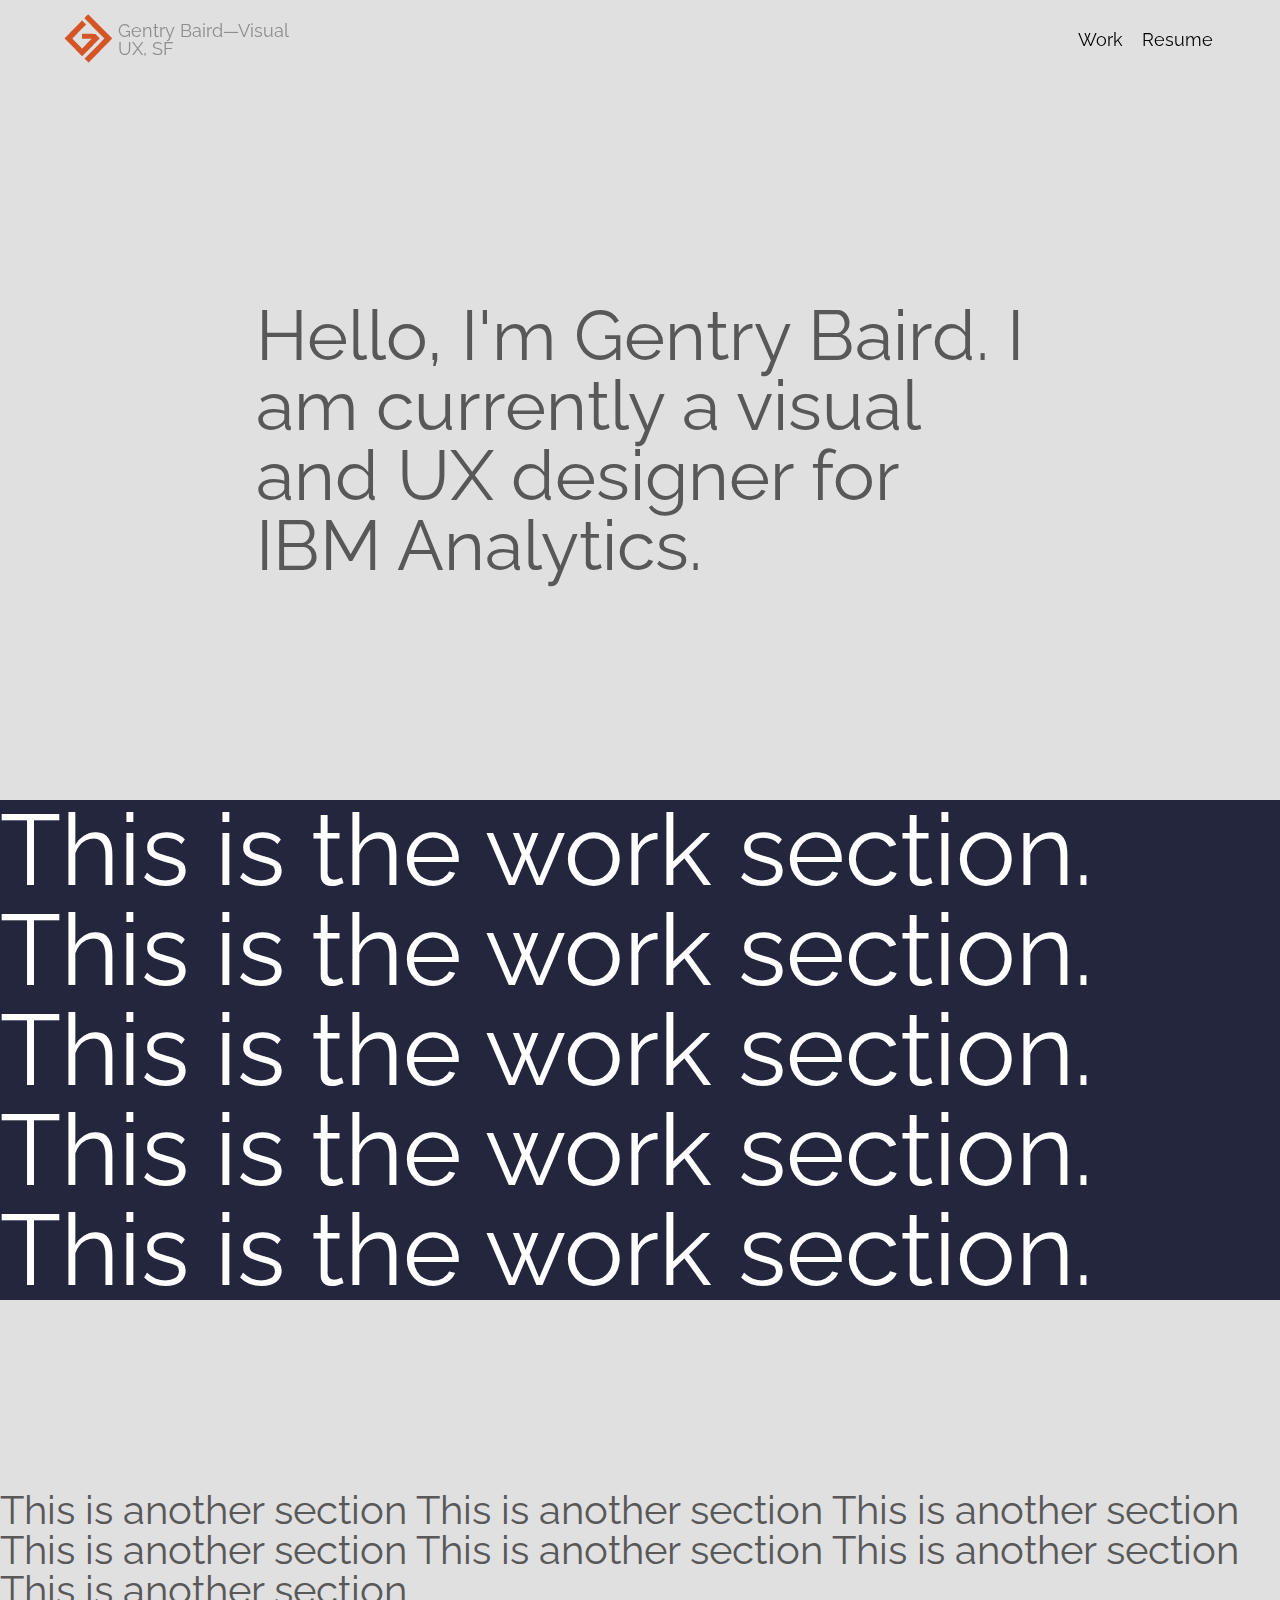
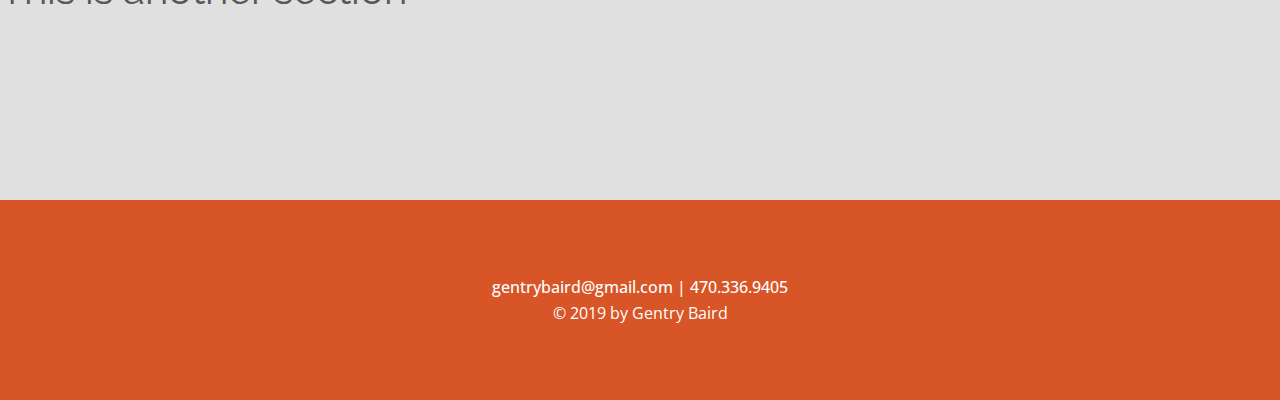
==== index.html @ 047c08d8 "initial commit" ====
<!DOCTYPE html>
<html>
<head>
    <meta charset="utf-8">
    <meta http-equiv="X-UA-Compatible" content="IE=edge">
    <title>Gentry Baird Portfolio</title>
    <meta name="viewport" content="width=device-width, initial-scale=1">
    <link rel="stylesheet" type="text/css" media="screen" href="styles/index.css">
    <link href="https://fonts.googleapis.com/css?family=Raleway" rel="stylesheet">
    <link href="https://fonts.googleapis.com/css?family=Open+Sans" rel="stylesheet">
    <script src="main.js"></script>
</head>
<body>
    <nav class="top-nav">
        <ul class="left-nav">
            <img src="images/k.png" alt="Gentry Baird Logo">
            <h2>Gentry Baird&mdash;Visual UX, SF</h2>
        </ul>

        <ul class="right-nav">
            <li><a>Work</a></li>
            <li><a>Resume</a></li>
        </ul>
    </nav>

    <section class="about">
        <p class="about-text">
            Hello, I'm Gentry Baird. I am currently a visual and UX designer for IBM Analytics.
        </p>
    </section>

    <section class="work">
        <p class="work-text">
            This is the work section.
            This is the work section.
            This is the work section.
            This is the work section.
            This is the work section.
        </p>
    </section>

    <section class="bottom">
        <p class="bottom-text">
            This is another section
            This is another section
            This is another section
            This is another section
            This is another section
            This is another section
            This is another section
        </p>
    </section>

    <footer>
        <p class="footer-top"><a>gentrybaird@gmail.com</a> | <a>470.336.9405</a></a></p>
        <p class="footer-bottom">&copy; 2019 by Gentry Baird</p>
    </footer>
</body>
</html>
---- styles/index.css ----
/* CSS RESET */
html, body, div, span, applet, object, iframe,
h1, h2, h3, h4, h5, h6, p, blockquote, pre,
a, abbr, acronym, address, big, cite, code,
del, dfn, em, img, ins, kbd, q, s, samp,
small, strike, strong, sub, sup, tt, var,
b, u, i, center,
dl, dt, dd, ol, ul, li,
fieldset, form, label, legend,
table, caption, tbody, tfoot, thead, tr, th, td,
article, aside, canvas, details, embed, 
figure, figcaption, footer, header, hgroup, 
menu, nav, output, ruby, section, summary,
time, mark, audio, video {
	margin: 0;
	padding: 0;
	border: 0;
	font-size: 100%;
	font: inherit;
	vertical-align: baseline;
}
/* HTML5 display-role reset for older browsers */
article, aside, details, figcaption, figure, 
footer, header, hgroup, menu, nav, section {
	display: block;
}
body {
	line-height: 1;
}
ol, ul {
	list-style: none;
}
blockquote, q {
	quotes: none;
}
blockquote:before, blockquote:after,
q:before, q:after {
	content: '';
	content: none;
}
table {
	border-collapse: collapse;
	border-spacing: 0;
}

/* END RESET */

::-webkit-scrollbar { 
    display: none; 
}

body {
    font-family: 'Raleway', sans-serif;
    background-color: #e0e0e0;
    box-sizing: border-box;
}

.top-nav {
    display: flex;
    flex-direction: row;
    justify-content: space-around;
    position: fixed;
    top: 0;
    left: 0;
    width: 100%;
    height: 80px;
    background-color: transparent;
    font-size: 18px;
}

.left-nav {
    display: flex;
    flex-direction: row;
    justify-content: space-between;
    height: 100%;
    width: 20%;
    align-items: center;
    color: #8d8d8d;
}

.right-nav {
    display: flex;
    flex-direction: row;
    justify-content: space-around;
    list-style-type: none;
    width: 12%;
    margin-left: 50%;
    align-items: center;
}

.right-nav a:hover {
    color: #D75527;
}

.about {
    width: 100%;
    text-align: left;
    font-size: 70px;
    margin-top: 300px;
    height: 500px;
}

.about-text {
    width: 60%;
    margin-left: 20%;
    color: #585858;
    margin-bottom: 20%;
}

.work {
    background-color: #23263D;
    height: 500px;
}

.work-text {
    font-size: 100px;
    color: white;
}

.bottom {
    display: flex;
    flex-direction: column;
    justify-content: center;
    color: #585858;
    font-size: 40px;
    height: 500px;
}

footer {
    display: flex;
    flex-direction: column;
    justify-content: center;
    width: 100%;
    color: white;
    height: 200px;
    background-color: #D75527;
    text-align: center;
    bottom: 0;
    left: 0;
    font-family: 'Open Sans', sans-serif;
}

footer p {
    margin-bottom: 5px;
    margin-top: 5px;
}

.footer-top {
    font-weight: 500;
}
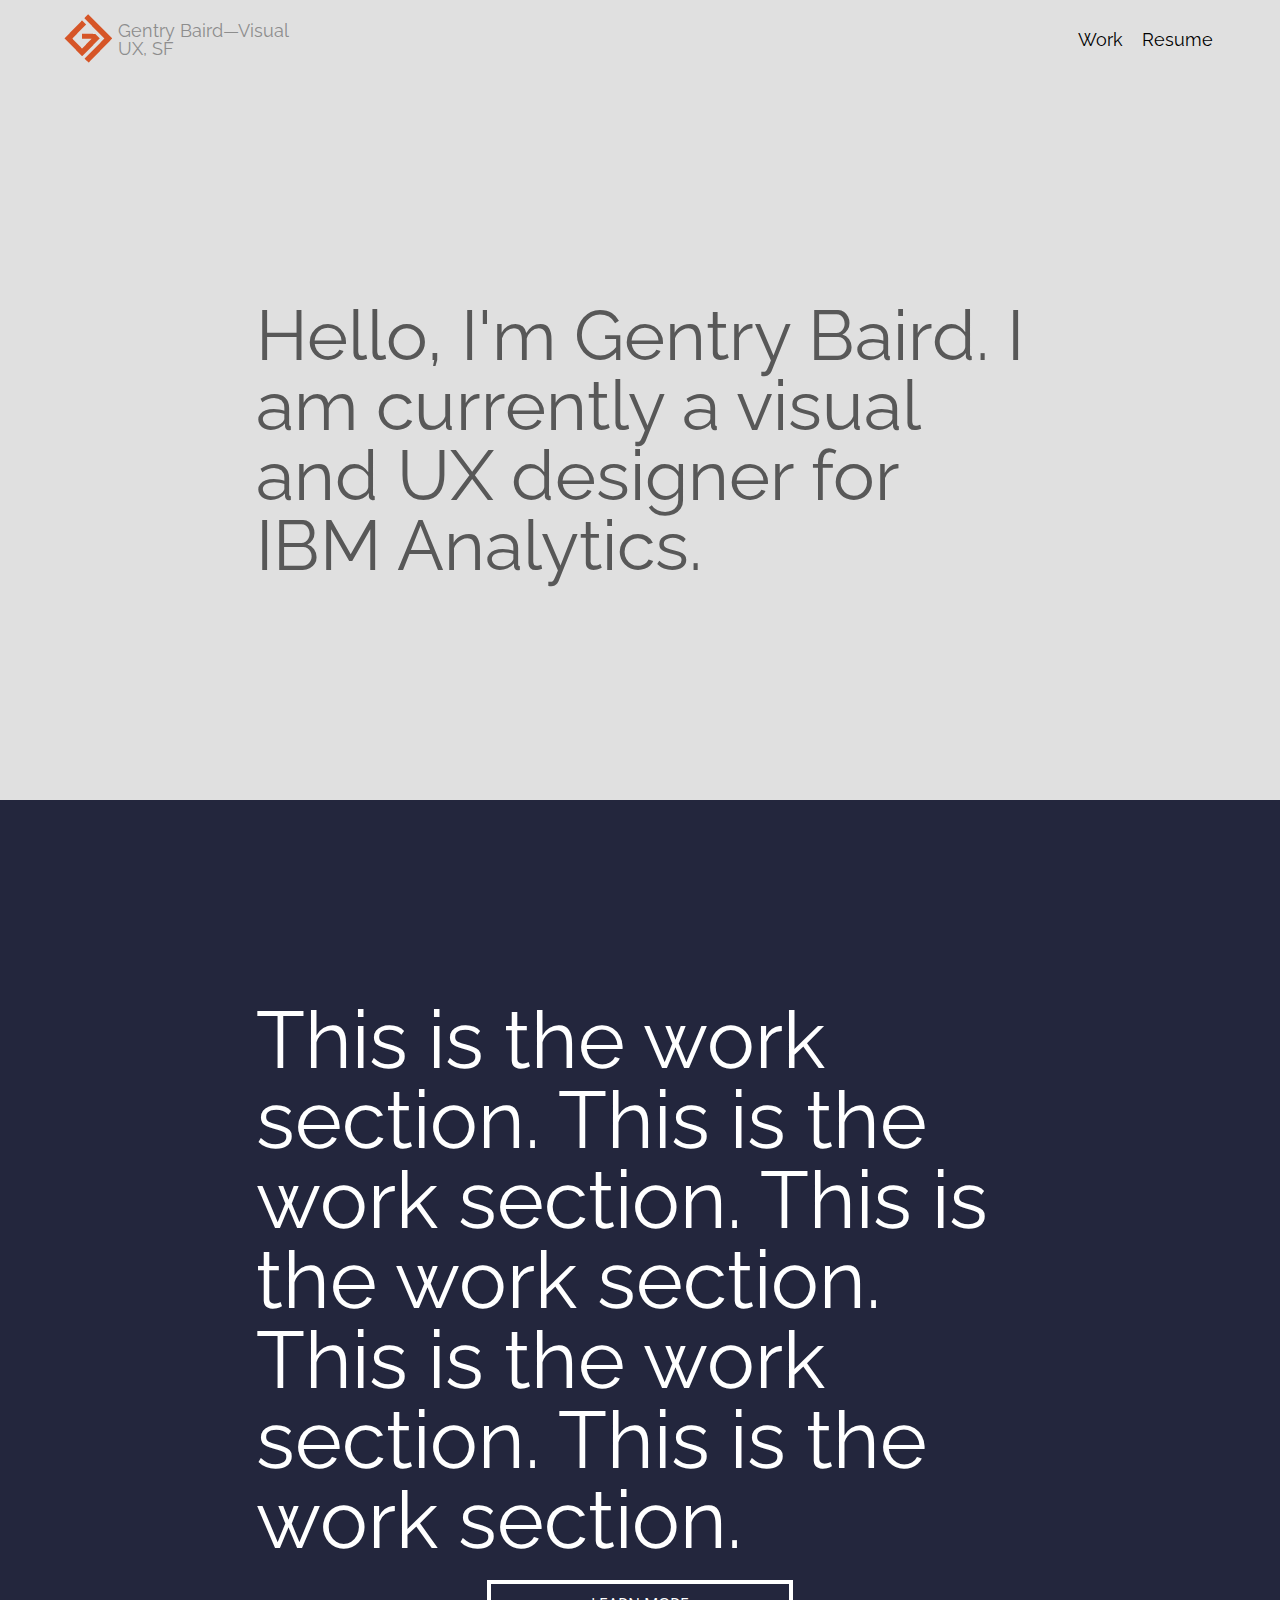
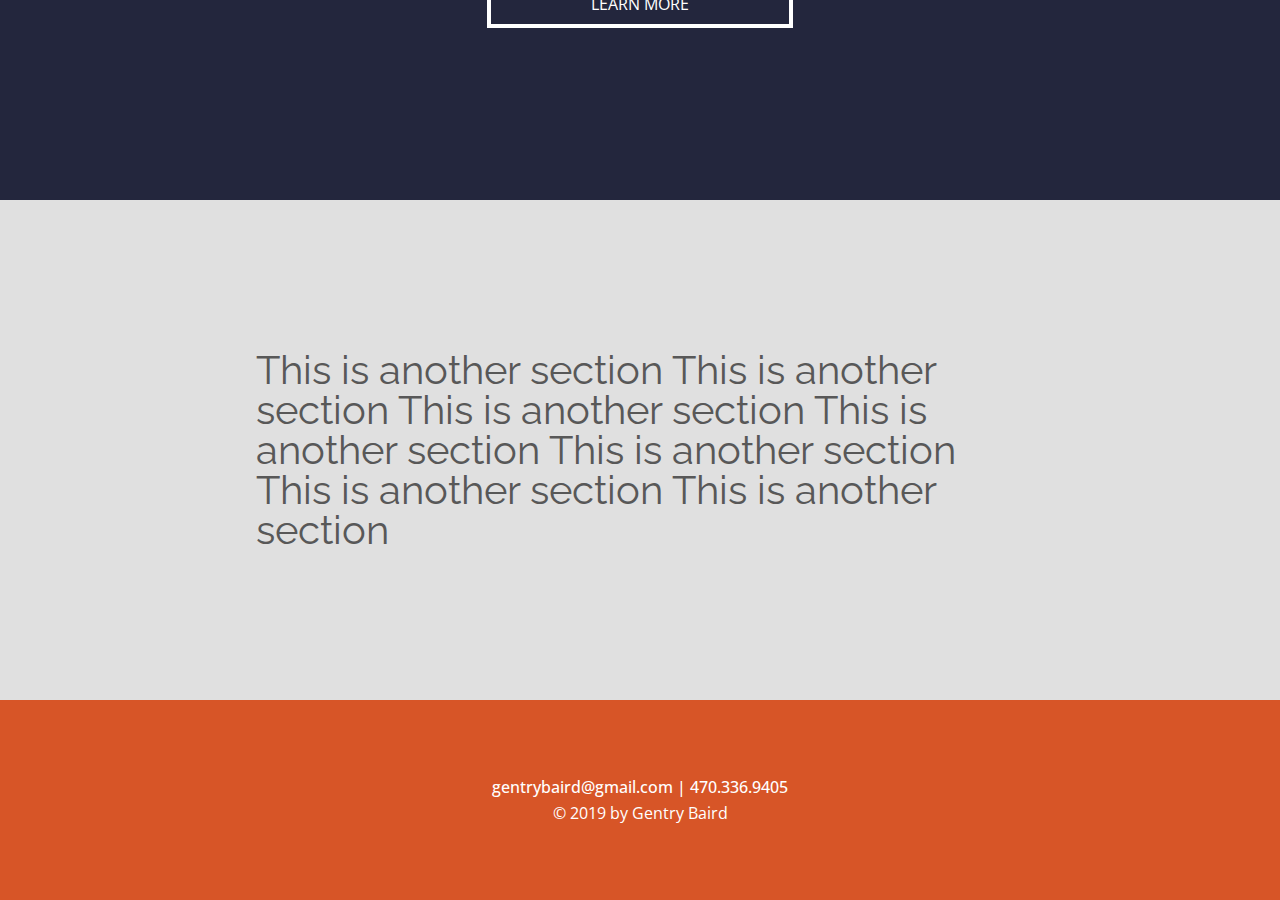
==== commit 59137c3e: "updating work section" ====
--- a/index.html
+++ b/index.html
@@ -37,6 +37,10 @@
             This is the work section.
             This is the work section.
         </p>
+        <p></p>
+        <div class="button-container">
+            <a class="learn-more-button">LEARN MORE</a>
+        </div>
     </section>
 
     <section class="bottom">
--- a/styles/index.css
+++ b/styles/index.css
@@ -64,7 +64,7 @@
     left: 0;
     width: 100%;
     height: 80px;
-    background-color: transparent;
+    background-color: #e0e0e0;
     font-size: 18px;
 }
 
@@ -90,6 +90,7 @@
 
 .right-nav a:hover {
     color: #D75527;
+    cursor: pointer;
 }
 
 .about {
@@ -109,18 +110,47 @@
 
 .work {
     background-color: #23263D;
-    height: 500px;
+    height: 800px;
+    padding-top: 200px;
 }
 
 .work-text {
-    font-size: 100px;
+    width: 60%;
+    margin-left: 20%;
+    font-size: 80px;
     color: white;
+}
+
+.button-container {
+    display: flex;
+    flex-direction: row;
+    width: 100%;
+    justify-content: center;
+}
+
+.learn-more-button {
+    box-sizing: border-box;
+    color: white;
+    border: 4px solid white;
+    padding-top: 12px;
+    padding-bottom: 12px;
+    padding-left: 100px;
+    padding-right: 100px;
+    margin-top: 20px;
+    font-family: 'Open Sans', sans-serif;
+}
+
+.learn-more-button:hover {
+    border: 4px solid transparent;
+    background-color: #000;
 }
 
 .bottom {
     display: flex;
     flex-direction: column;
     justify-content: center;
+    width: 60%;
+    margin-left: 20%;
     color: #585858;
     font-size: 40px;
     height: 500px;
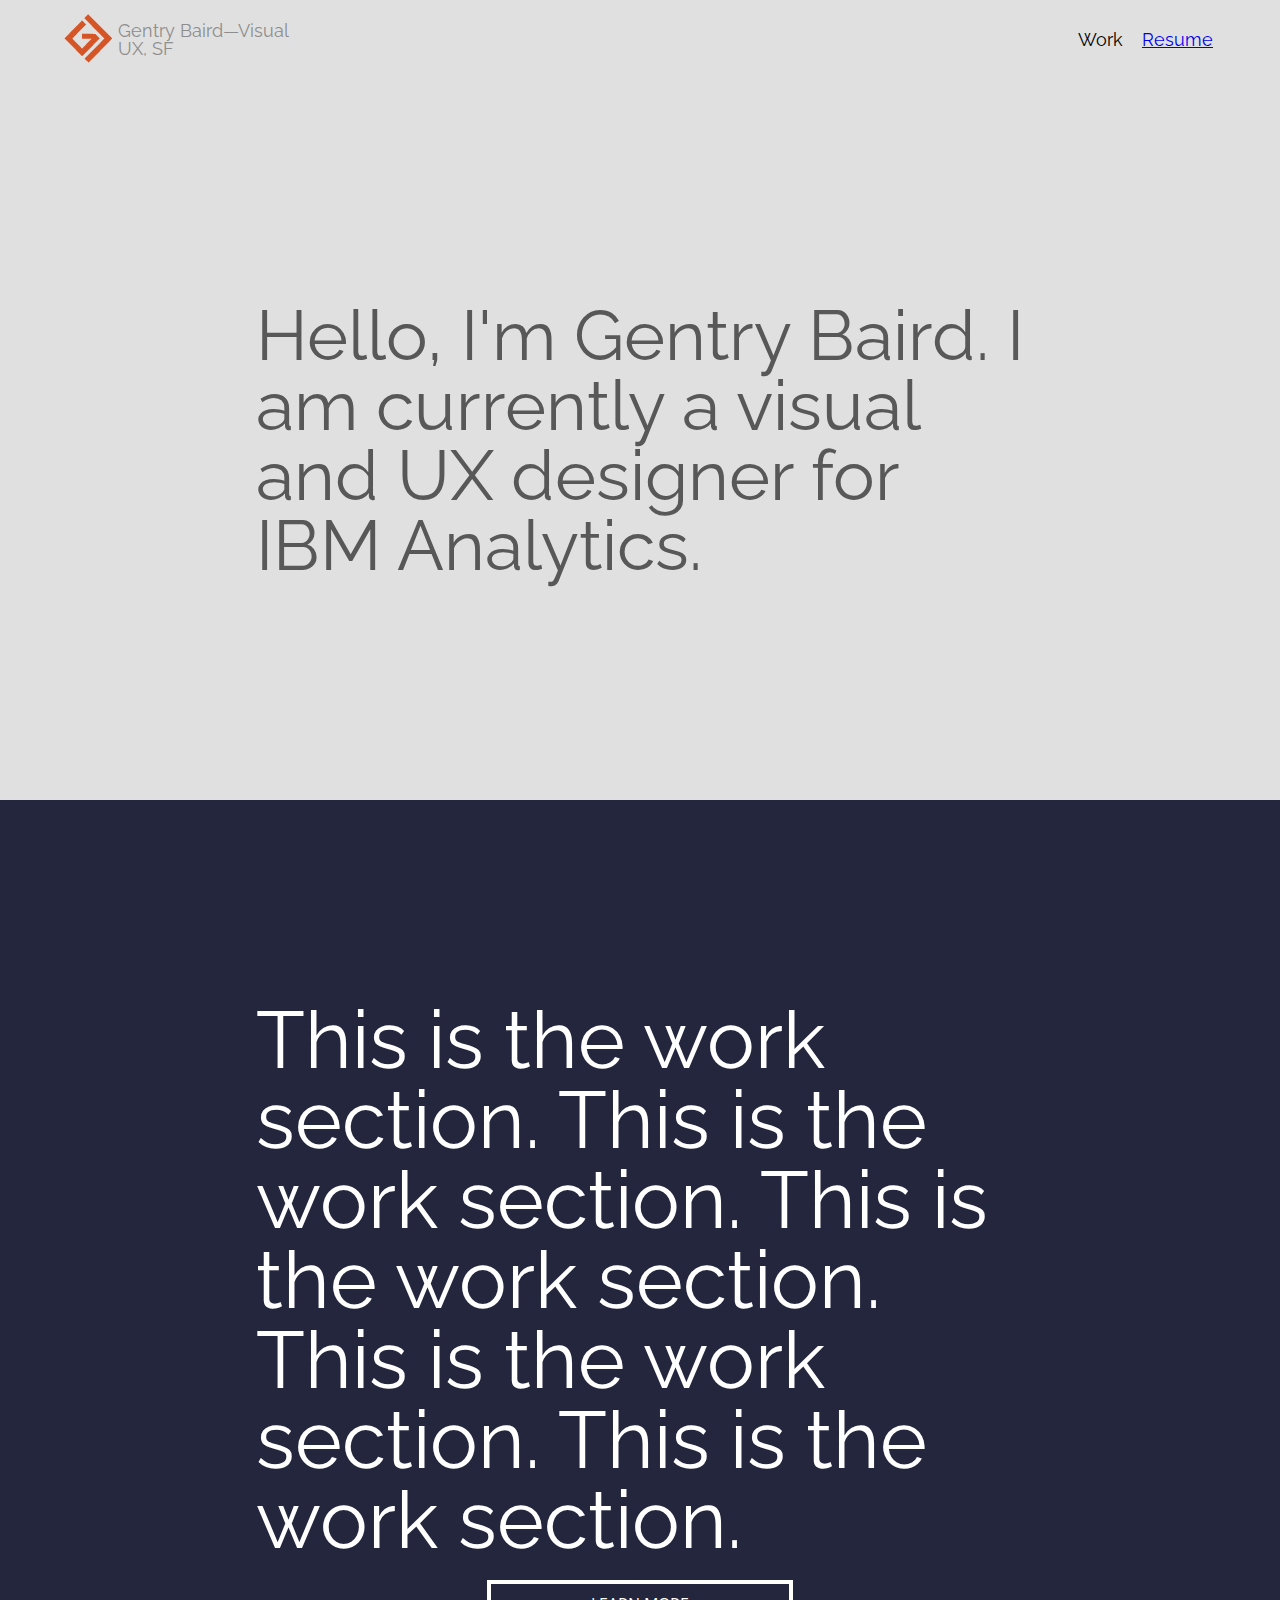
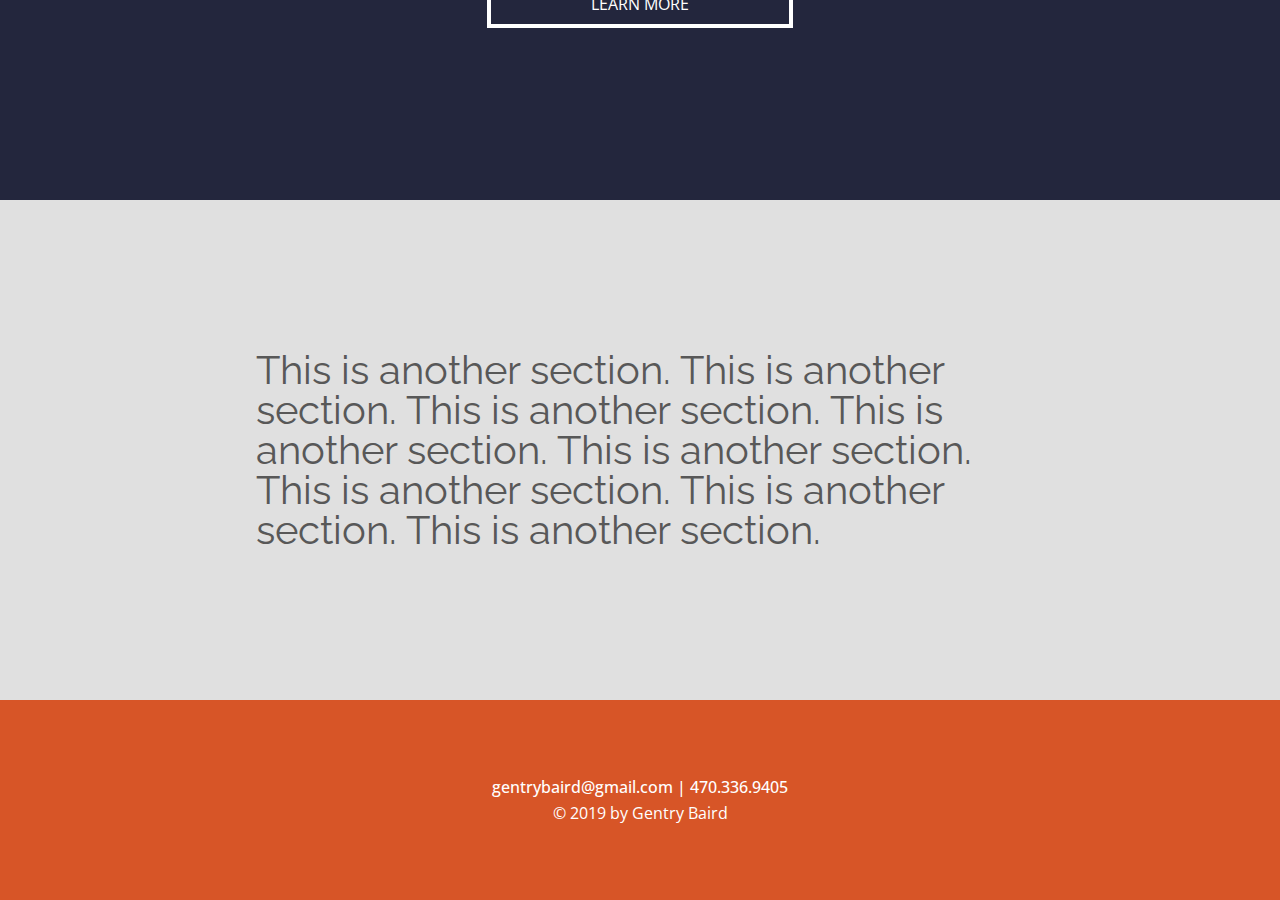
==== commit 4249e3a9: "updating resume page without contact section" ====
--- a/index.html
+++ b/index.html
@@ -19,7 +19,7 @@
 
         <ul class="right-nav">
             <li><a>Work</a></li>
-            <li><a>Resume</a></li>
+            <li><a href="resume.html">Resume</a></li>
         </ul>
     </nav>
 
@@ -45,13 +45,14 @@
 
     <section class="bottom">
         <p class="bottom-text">
-            This is another section
-            This is another section
-            This is another section
-            This is another section
-            This is another section
-            This is another section
-            This is another section
+            This is another section.
+            This is another section.
+            This is another section.
+            This is another section.
+            This is another section.
+            This is another section.
+            This is another section.
+            This is another section.
         </p>
     </section>
 
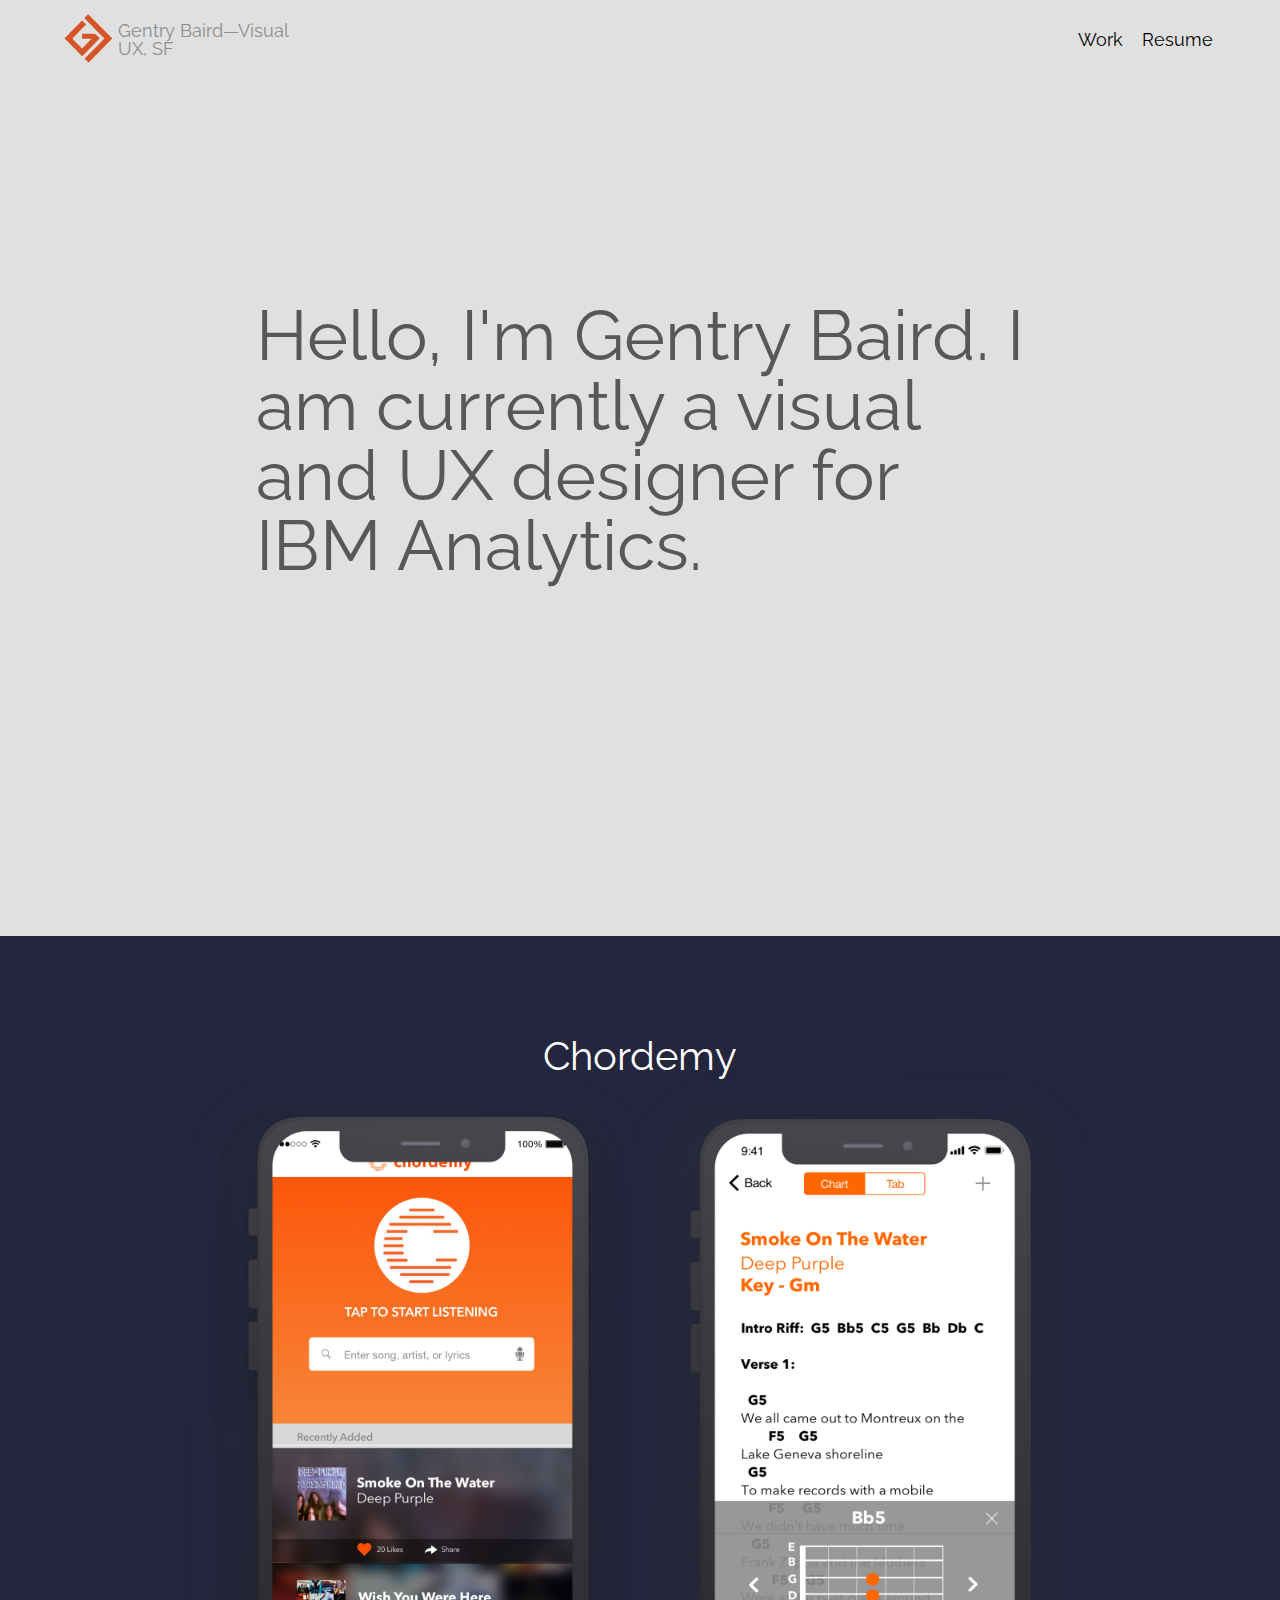
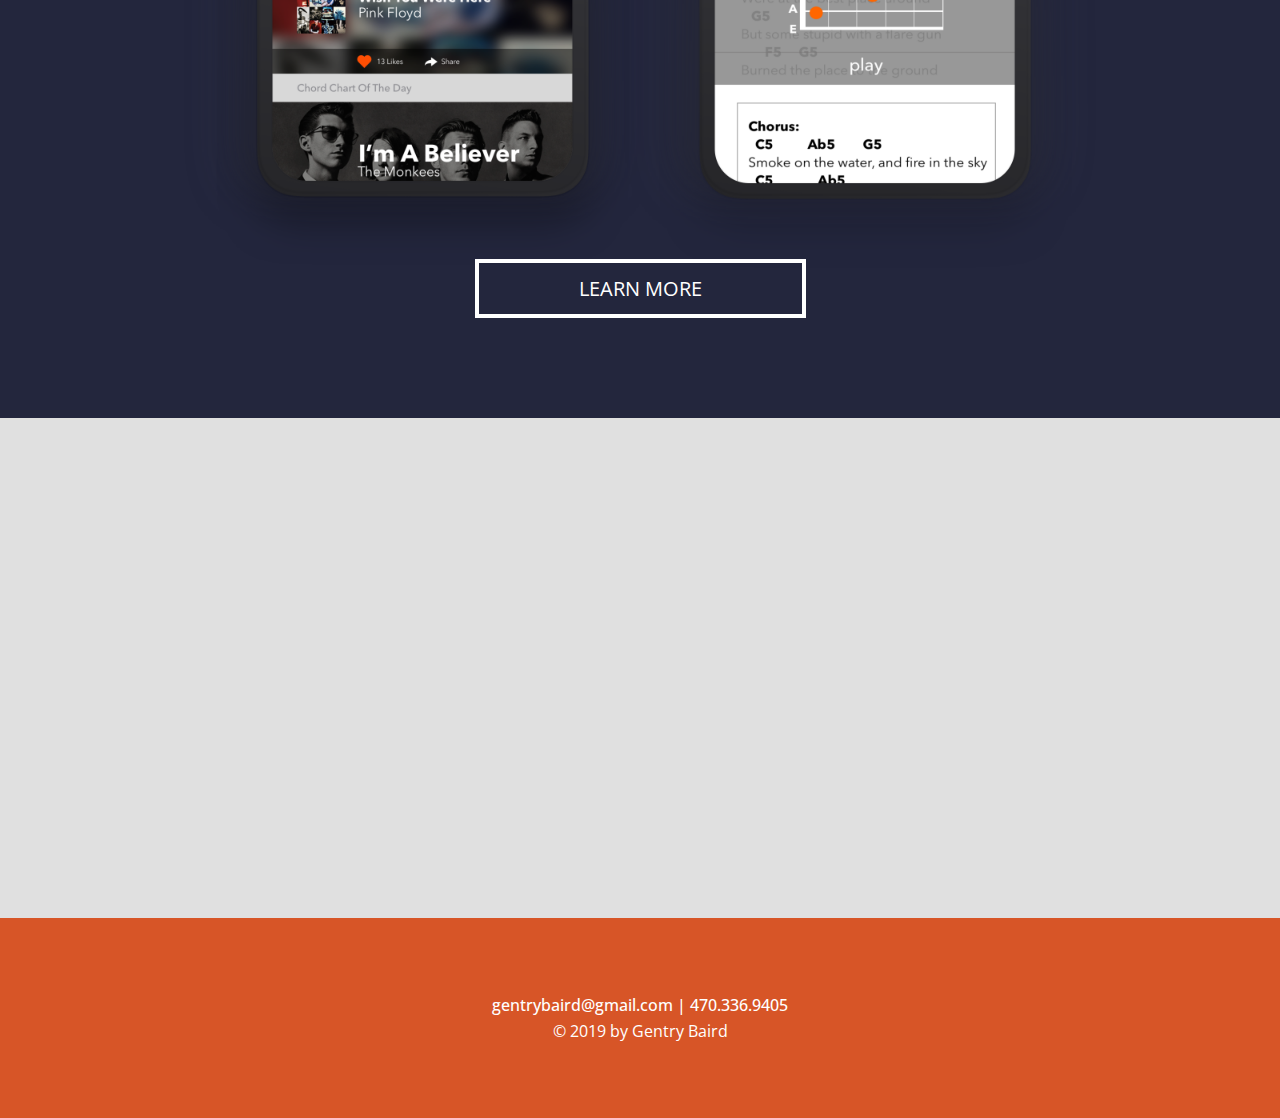
==== commit dde00471: "updated resume and added chordemy to works" ====
--- a/index.html
+++ b/index.html
@@ -8,7 +8,7 @@
     <link rel="stylesheet" type="text/css" media="screen" href="styles/index.css">
     <link href="https://fonts.googleapis.com/css?family=Raleway" rel="stylesheet">
     <link href="https://fonts.googleapis.com/css?family=Open+Sans" rel="stylesheet">
-    <script src="main.js"></script>
+    <script src="scripts/index.js"></script>
 </head>
 <body>
     <nav class="top-nav">
@@ -31,28 +31,27 @@
 
     <section class="work">
         <p class="work-text">
-            This is the work section.
-            This is the work section.
-            This is the work section.
-            This is the work section.
-            This is the work section.
+            <h1>Chordemy</h1>
+            <img src="images/cordemy.png">
         </p>
-        <p></p>
         <div class="button-container">
-            <a class="learn-more-button">LEARN MORE</a>
+            <button id="chordemy-modal-button">
+                <a class="learn-more-button">LEARN MORE</a>
+            </button>
         </div>
     </section>
+    <div id="chordemy-modal" class="modal">
+    <div class="modal-content">
+        <span class="close">&times;</span>
+            <h1>Chordemy</h1>
+            <p>
+                Chordemy is a musician companion app which allows a user to find guitar tabs and chords, play along with the song. It also analyzes the musician's accuracy, giving them instructional feedback on how to improve their playing.
+            </p>
+        </div>
+    </div>
 
     <section class="bottom">
         <p class="bottom-text">
-            This is another section.
-            This is another section.
-            This is another section.
-            This is another section.
-            This is another section.
-            This is another section.
-            This is another section.
-            This is another section.
         </p>
     </section>
 
--- a/styles/index.css
+++ b/styles/index.css
@@ -88,6 +88,11 @@
     align-items: center;
 }
 
+.right-nav a {
+    text-decoration: none;
+    color: inherit;
+}
+
 .right-nav a:hover {
     color: #D75527;
     cursor: pointer;
@@ -97,8 +102,11 @@
     width: 100%;
     text-align: left;
     font-size: 70px;
-    margin-top: 300px;
-    height: 500px;
+    padding-top: 300px;
+    padding-bottom: 100px;
+    min-height: 500px;
+    height: auto;
+    background-size: contain;
 }
 
 .about-text {
@@ -110,8 +118,11 @@
 
 .work {
     background-color: #23263D;
-    height: 800px;
-    padding-top: 200px;
+    height: auto;
+    padding-top: 100px;
+    padding-bottom: 100px;
+    background-size: contain; 
+    min-height: 500px;  
 }
 
 .work-text {
@@ -121,6 +132,19 @@
     color: white;
 }
 
+.work h1 {
+    color: white;
+    width: 100%;
+    text-align: center;
+    font-size: 40px;
+    margin-bottom: -100px;
+}
+
+.work img {
+    width: 100%;
+    margin-bottom: -100px;
+}
+
 .button-container {
     display: flex;
     flex-direction: row;
@@ -128,9 +152,10 @@
     justify-content: center;
 }
 
-.learn-more-button {
+button {
     box-sizing: border-box;
     color: white;
+    background-color: transparent;
     border: 4px solid white;
     padding-top: 12px;
     padding-bottom: 12px;
@@ -138,12 +163,70 @@
     padding-right: 100px;
     margin-top: 20px;
     font-family: 'Open Sans', sans-serif;
-}
-
-.learn-more-button:hover {
-    border: 4px solid transparent;
-    background-color: #000;
-}
+    font-size: 20px;
+}
+
+button:hover {
+    border: 4px solid #45485F;
+    background-color: #45485F;
+    cursor: pointer;
+}
+
+/* The Modal (background) */
+.modal {
+    display: none; /* Hidden by default */
+    position: fixed; /* Stay in place */
+    z-index: 1; /* Sit on top */
+    left: 0;
+    top: 0;
+    width: 100%; /* Full width */
+    height: 100%; /* Full height */
+    overflow: auto; /* Enable scroll if needed */
+    background-color: rgb(0,0,0); /* Fallback color */
+    background-color: rgba(0,0,0,0.4); /* Black w/ opacity */
+  }
+  
+  /* Modal Content/Box */
+  .modal-content {
+    display: flex;
+    flex-direction: column;
+    justify-content: center;
+    background-color: #23263D;
+    margin: 15% auto; /* 15% from the top and centered */
+    padding: 20px;
+    border: 1px solid transparent;
+    color: white;
+    height: 200px;
+    width: 30%; /* Could be more or less, depending on screen size */
+  }
+
+  .modal-content h1 {
+      font-size: 20px;
+      text-align: center;
+      margin-bottom: 10px;
+  }
+
+  .modal-content p {
+      line-height: 1.4em;
+  }
+  
+  /* The Close Button */
+  .close {
+    color: #aaa;
+    width: 100%;
+    text-align: right;
+    font-size: 28px;
+    font-weight: bold;
+    margin-top: -50px;
+    margin-bottom: 20px;
+  }
+  
+  .close:hover,
+  .close:focus {
+    color: black;
+    text-decoration: none;
+    cursor: pointer;
+  }
 
 .bottom {
     display: flex;
@@ -153,7 +236,9 @@
     margin-left: 20%;
     color: #585858;
     font-size: 40px;
-    height: 500px;
+    height: auto;
+    min-height: 500px;  
+
 }
 
 footer {
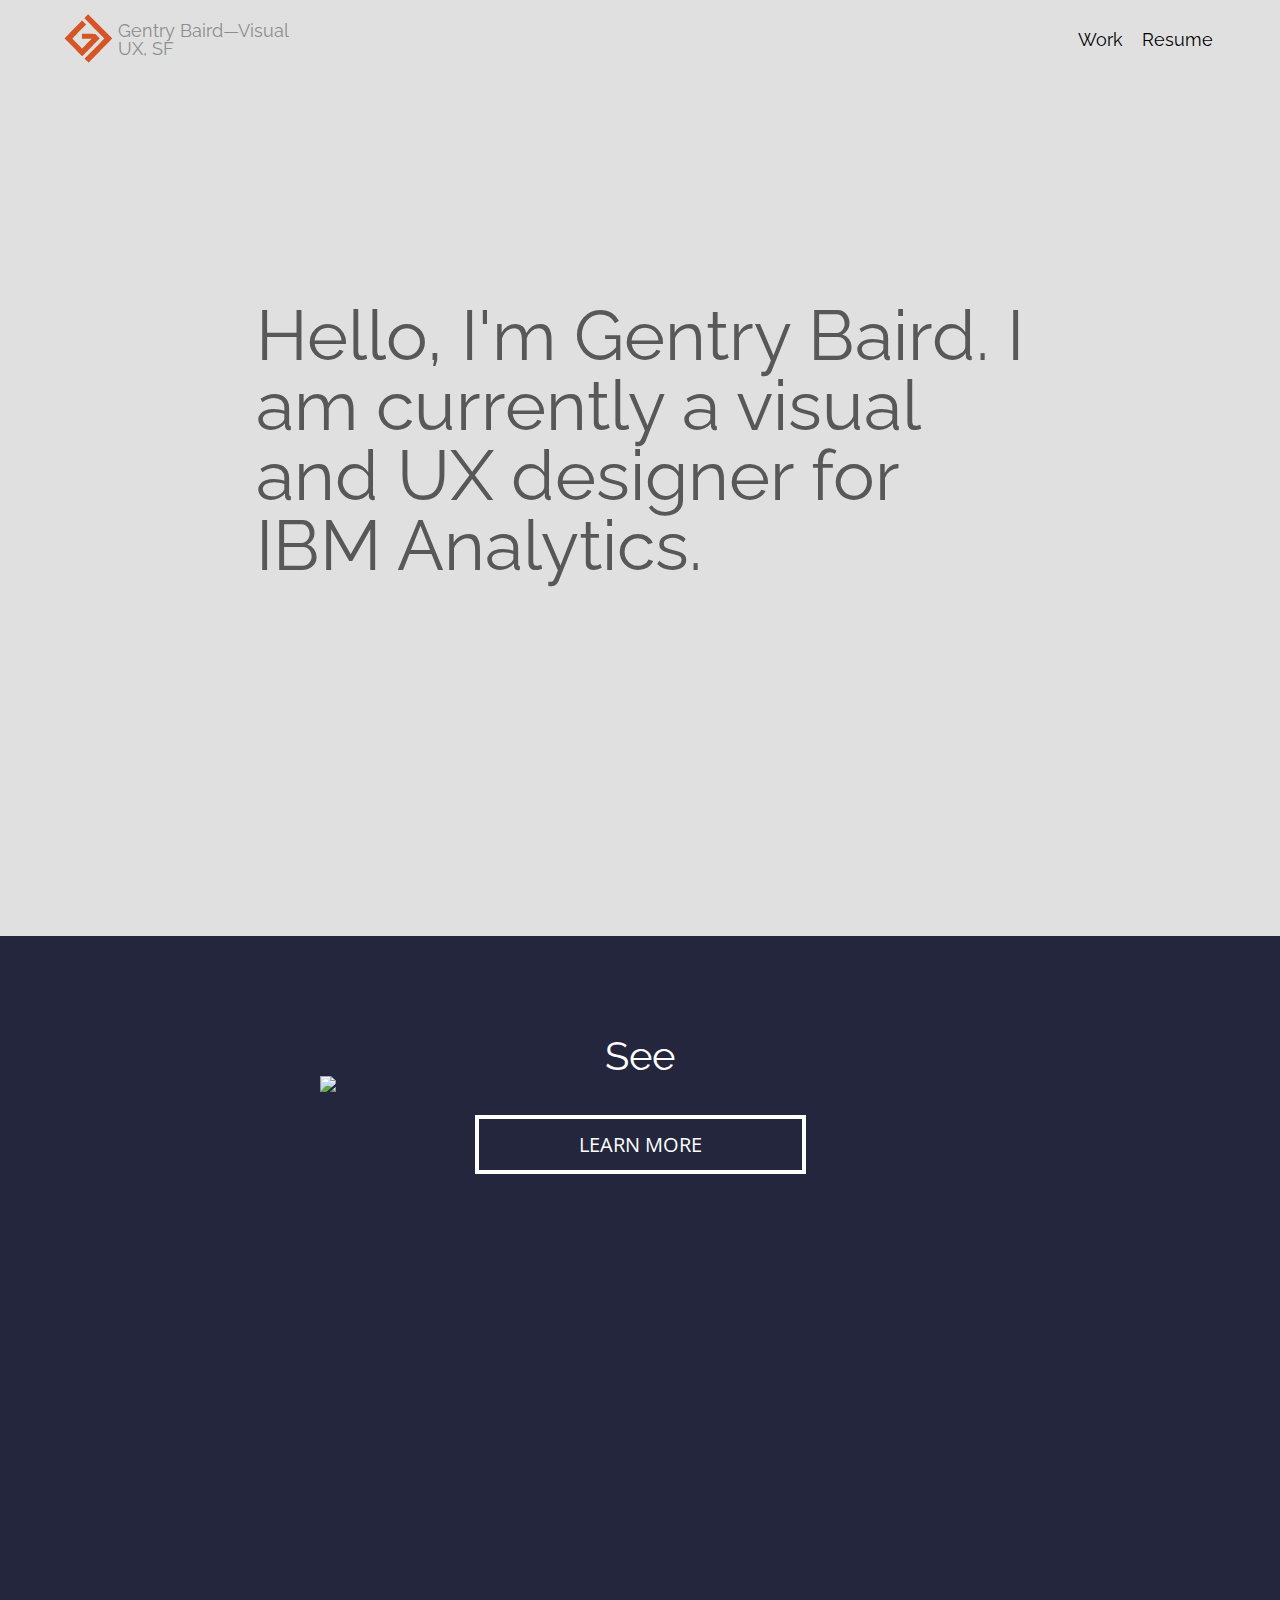
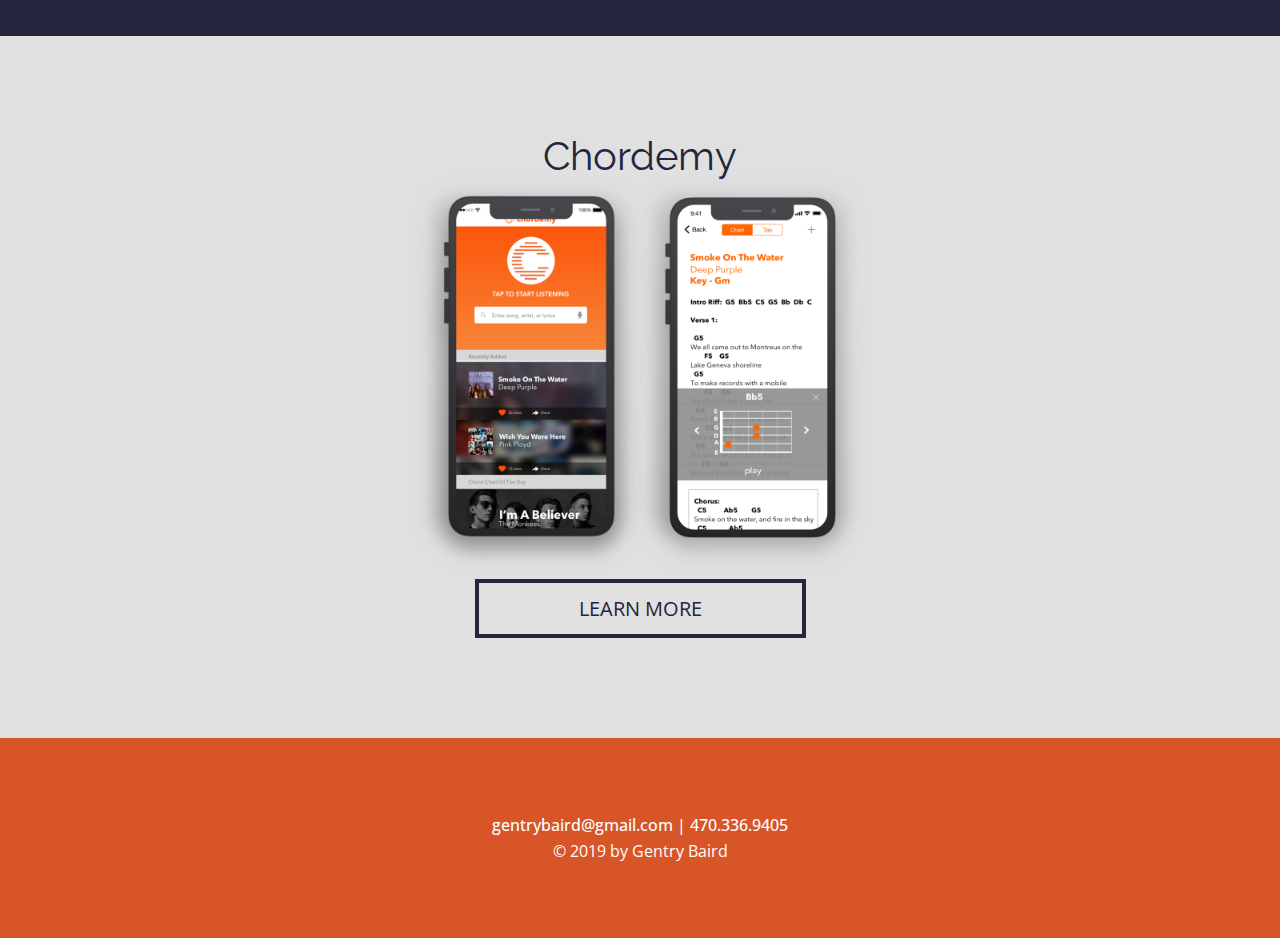
==== commit 5341a2f9: "updated" ====
--- a/index.html
+++ b/index.html
@@ -30,9 +30,22 @@
     </section>
 
     <section class="work">
+            <p class="work-text">
+                <h1 class="see-header">See</h1>
+                <img class="see-images" src="images/See.png">
+            </p>
+            <div class="button-container">
+                <button id="see-modal-button">
+                    <a class="learn-more-button">LEARN MORE</a>
+                </button>
+            </div>
+    </section>
+
+
+    <section class="work2">
         <p class="work-text">
             <h1>Chordemy</h1>
-            <img src="images/cordemy.png">
+            <img src="images/chordemy.png">
         </p>
         <div class="button-container">
             <button id="chordemy-modal-button">
@@ -40,9 +53,18 @@
             </button>
         </div>
     </section>
+    <div id="see-modal" class="modal">
+        <div class="modal-content">
+        <span class="close">&times;</span>
+            <h1>See</h1>
+            <p>
+                See App is designed as a source of truth for people who struggle with mental illness, and specifically Paranoid Schizophrenia (PS). 
+            </p>
+        </div>
+    </div>
     <div id="chordemy-modal" class="modal">
-    <div class="modal-content">
-        <span class="close">&times;</span>
+        <div class="modal-content">
+            <span class="close">&times;</span>
             <h1>Chordemy</h1>
             <p>
                 Chordemy is a musician companion app which allows a user to find guitar tabs and chords, play along with the song. It also analyzes the musician's accuracy, giving them instructional feedback on how to improve their playing.
@@ -50,13 +72,10 @@
         </div>
     </div>
 
-    <section class="bottom">
-        <p class="bottom-text">
+    <footer>
+        <p class="footer-top">
+            <a href="mailto:gentrybaird@gmail.com">gentrybaird@gmail.com</a> | <a href="tel:+14703369405">470.336.9405</a>
         </p>
-    </section>
-
-    <footer>
-        <p class="footer-top"><a>gentrybaird@gmail.com</a> | <a>470.336.9405</a></a></p>
         <p class="footer-bottom">&copy; 2019 by Gentry Baird</p>
     </footer>
 </body>
--- a/styles/index.css
+++ b/styles/index.css
@@ -137,12 +137,13 @@
     width: 100%;
     text-align: center;
     font-size: 40px;
-    margin-bottom: -100px;
-}
-
-.work img {
-    width: 100%;
-    margin-bottom: -100px;
+    margin-bottom: -50px;
+}
+
+.work2 img {
+    width: 50%;
+    margin-left: 25%;
+    margin-bottom: -50px;
 }
 
 .button-container {
@@ -170,6 +171,43 @@
     border: 4px solid #45485F;
     background-color: #45485F;
     cursor: pointer;
+}
+
+
+.work2 {
+    background-color: #e0e0e0;
+    height: auto;
+    padding-top: 100px;
+    padding-bottom: 100px;
+    background-size: contain; 
+    min-height: 500px; 
+    color: #23263D;
+}
+
+.work2 h1 {
+    color: #23263D;
+    width: 100%;
+    text-align: center;
+    font-size: 40px;
+    margin-bottom: -50px;
+}
+
+.see-images {
+    width: 50%;
+    margin-left: 25%;
+    margin-top: 50px;
+}
+
+.work2 button {
+    background-color: transparent;
+    border: 4px solid #23263D;
+    color: #23263D;
+}
+
+.work2 button:hover {
+    border: 4px solid transparent;
+    color: #e0e0e0;
+    background-color: #45485F;
 }
 
 /* The Modal (background) */
@@ -201,13 +239,15 @@
   }
 
   .modal-content h1 {
-      font-size: 20px;
+      font-size: 24px;
       text-align: center;
       margin-bottom: 10px;
+      margin-top: 10px;
   }
 
   .modal-content p {
       line-height: 1.4em;
+      font-size: 18px;
   }
   
   /* The Close Button */
@@ -260,6 +300,11 @@
     margin-top: 5px;
 }
 
+footer a {
+    text-decoration: none;
+    color: inherit;
+}
+
 .footer-top {
     font-weight: 500;
 }
